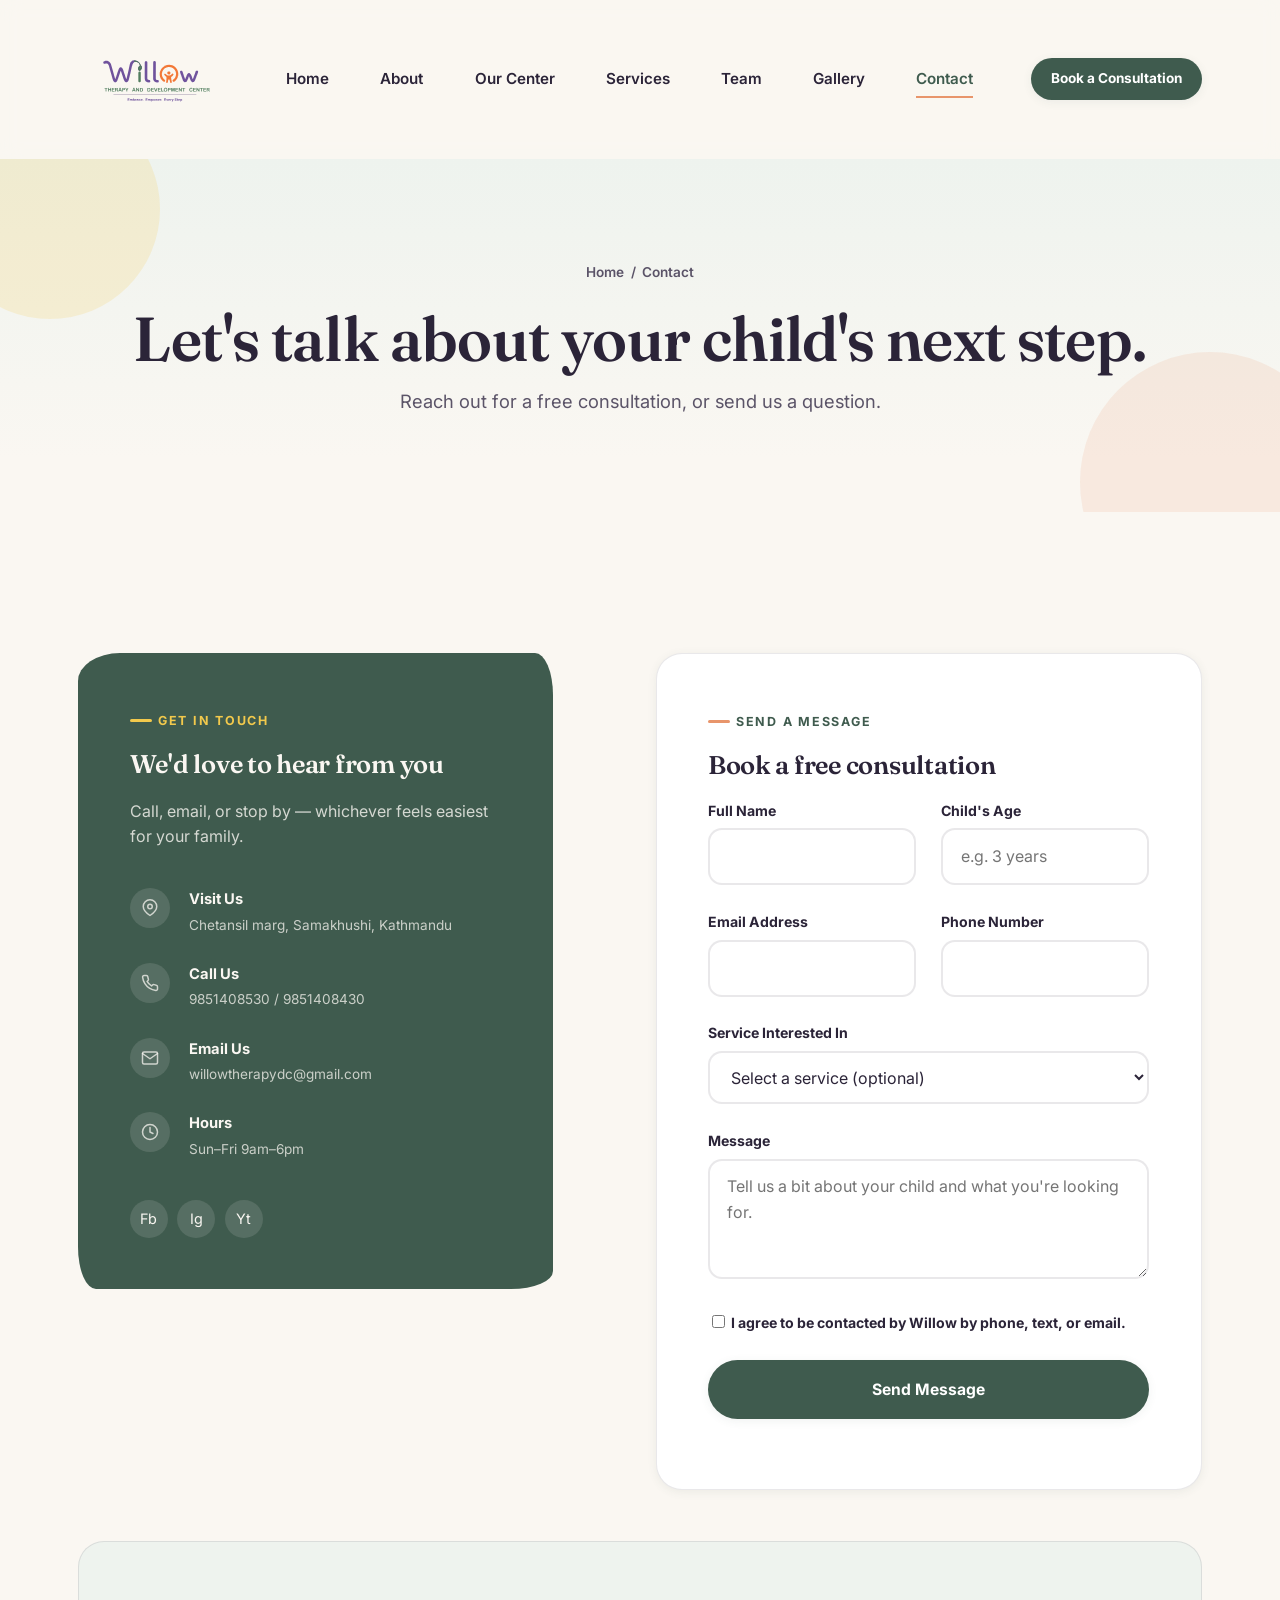
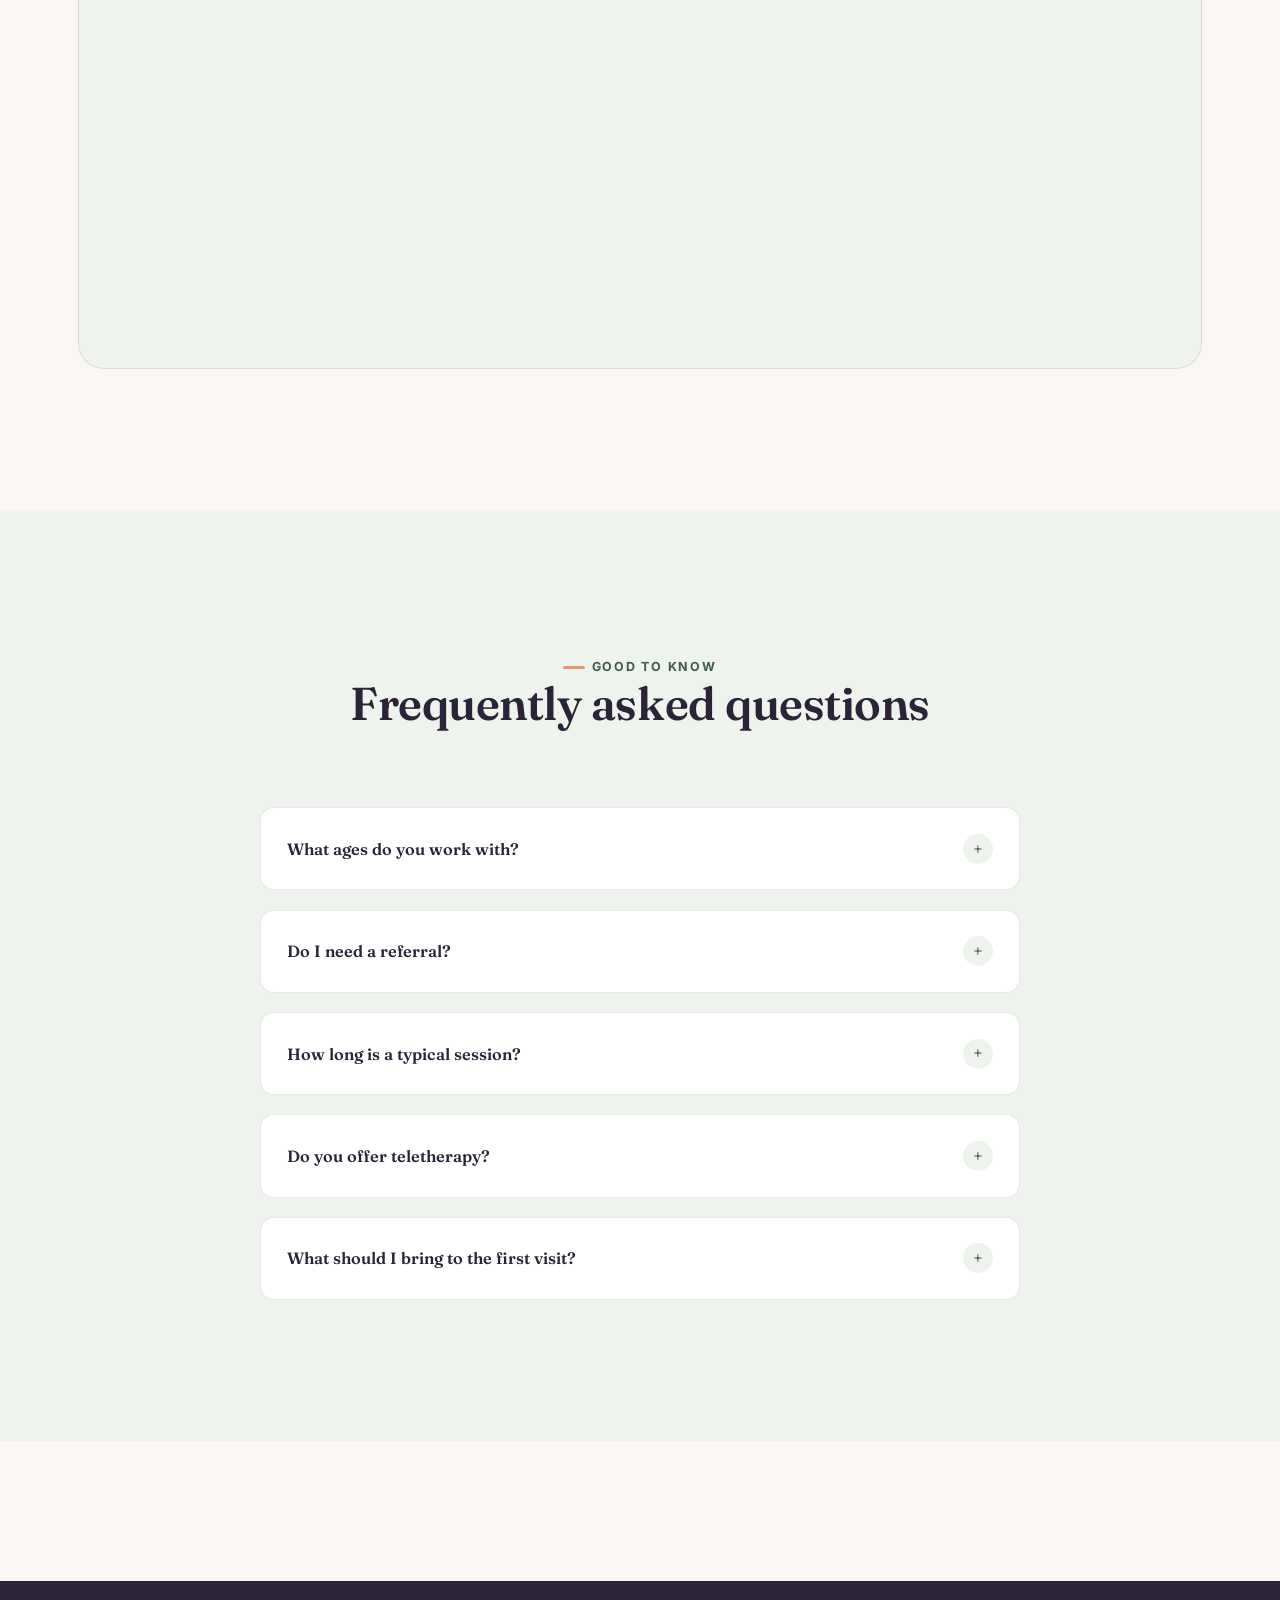
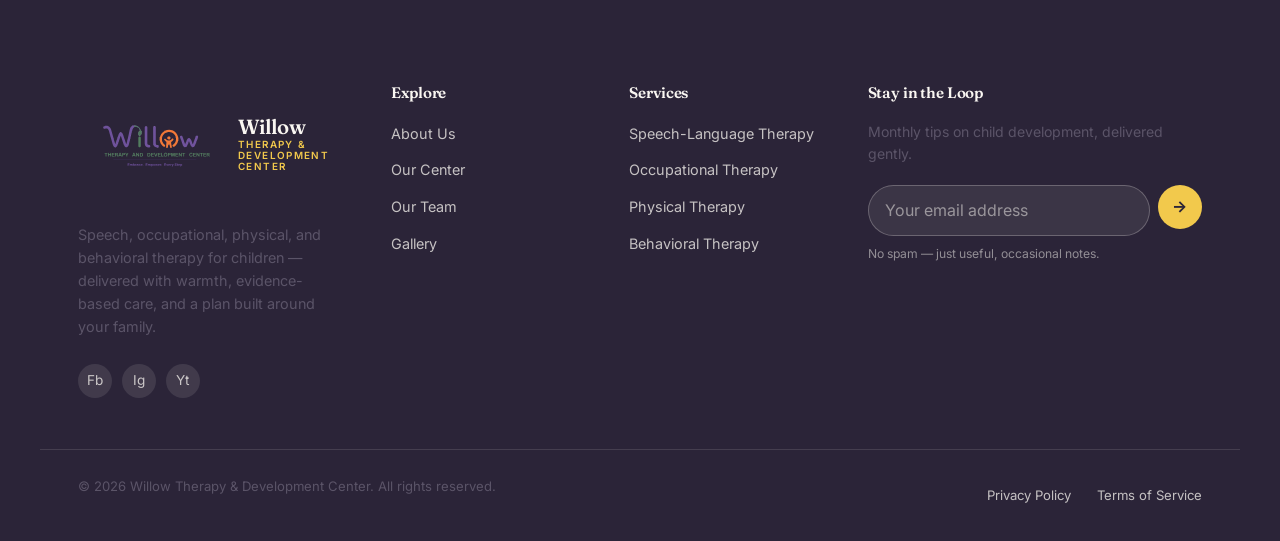
==== contact.html @ e05fc43d "Willow Therapy & Development Center website Static marketing site (7 pages, vanilla JS, no build ste" ====
<!DOCTYPE html>
<html lang="en">
<head>
<meta charset="UTF-8">
<meta name="viewport" content="width=device-width, initial-scale=1.0">
<title>Contact Us | Willow Therapy &amp; Development Center</title>
<meta name="description" content="Book a consultation, ask a question, or find directions to Willow Therapy & Development Center.">
<link rel="icon" type="image/svg+xml" href="images/favicon.svg">
<link rel="preconnect" href="https://fonts.googleapis.com">
<link rel="preconnect" href="https://fonts.gstatic.com" crossorigin>
<link href="https://fonts.googleapis.com/css2?family=Fraunces:opsz,wght@9..144,400;9..144,500;9..144,600;9..144,700&amp;family=Inter:wght@400;500;600;700;800&amp;display=swap" rel="stylesheet">
<link rel="stylesheet" href="css/style.css">
</head>
<body>

<a class="skip-link" href="#main">Skip to content</a>

<header class="site-header">
  <div class="container nav">
    <a href="index.html" class="brand">
      <img src="images/no_bg_logo.svg" alt="Willow Therapy &amp; Development Center logo" width="42" height="34">
      
    </a>
    <nav class="nav-links" aria-label="Primary">
      <a href="index.html">Home</a>
      <a href="about.html">About</a>
      <a href="our-center.html">Our Center</a>
      <a href="services.html">Services</a>
      <a href="team.html">Team</a>
      <a href="gallery.html">Gallery</a>
      <a href="contact.html" aria-current="page">Contact</a>
    </nav>
    <div class="nav-actions">
      <a href="contact.html#contact-form" class="btn btn-primary btn-sm">Book a Consultation</a>
      <button class="hamburger" aria-label="Toggle menu" aria-expanded="false" aria-controls="mobileMenu">
        <span></span><span></span><span></span>
      </button>
    </div>
  </div>
</header>

<div class="mobile-menu" id="mobileMenu">
  <ul>
    <li><a href="index.html">Home</a></li>
    <li><a href="about.html">About</a></li>
    <li><a href="our-center.html">Our Center</a></li>
    <li><a href="services.html">Services</a></li>
    <li><a href="team.html">Team</a></li>
    <li><a href="gallery.html">Gallery</a></li>
    <li><a href="contact.html">Contact</a></li>
  </ul>
  <a href="contact.html#contact-form" class="btn btn-primary btn-block">Book a Consultation</a>
</div>

<main id="main">

  <section class="page-banner">
    <div class="container">
      <div class="breadcrumb"><a href="index.html">Home</a><span>/</span><span>Contact</span></div>
      <h1>Let's talk about your child's next step.</h1>
      <p class="lead">Reach out for a free  consultation, or send us a question.</p>
    </div>
  </section>

  <section class="section" id="contact-form">
    <div class="container">
      <div class="contact-grid">

        <!-- ============================== CONTACT INFO ============================== -->
        <div class="contact-info-card reveal">
          <p class="eyebrow on-dark">Get In Touch</p>
          <h3>We'd love to hear from you</h3>
          <p>Call, email, or stop by &mdash; whichever feels easiest for your family.</p>
          <ul class="contact-list">
            <li>
              <span class="ico" aria-hidden="true">
                <svg width="18" height="18" viewBox="0 0 24 24" fill="none" stroke="currentColor" stroke-width="2" stroke-linecap="round" stroke-linejoin="round"><path d="M21 10c0 6-9 12-9 12s-9-6-9-12a9 9 0 0 1 18 0Z"/><circle cx="12" cy="10" r="3"/></svg>
              </span>
              <div><strong>Visit Us</strong><span>Chetansil marg, Samakhushi, Kathmandu</span></div>
            </li>
            <li>
              <span class="ico" aria-hidden="true">
                <svg width="18" height="18" viewBox="0 0 24 24" fill="none" stroke="currentColor" stroke-width="2" stroke-linecap="round" stroke-linejoin="round"><path d="M22 16.92v3a2 2 0 0 1-2.18 2 19.79 19.79 0 0 1-8.63-3.07 19.5 19.5 0 0 1-6-6 19.79 19.79 0 0 1-3.07-8.67A2 2 0 0 1 4.11 2h3a2 2 0 0 1 2 1.72c.127.96.362 1.903.7 2.81a2 2 0 0 1-.45 2.11L8.09 9.91a16 16 0 0 0 6 6l1.27-1.27a2 2 0 0 1 2.11-.45c.907.338 1.85.573 2.81.7A2 2 0 0 1 22 16.92Z"/></svg>
              </span>
              <div><strong>Call Us</strong><span>9851408530 / 9851408430</span></div>
            </li>
            <li>
              <span class="ico" aria-hidden="true">
                <svg width="18" height="18" viewBox="0 0 24 24" fill="none" stroke="currentColor" stroke-width="2" stroke-linecap="round" stroke-linejoin="round"><rect x="2" y="4" width="20" height="16" rx="2"/><path d="m22 6-10 7L2 6"/></svg>
              </span>
              <div><strong>Email Us</strong><span>willowtherapydc@gmail.com</span></div>
            </li>
            <li>
              <span class="ico" aria-hidden="true">
                <svg width="18" height="18" viewBox="0 0 24 24" fill="none" stroke="currentColor" stroke-width="2" stroke-linecap="round" stroke-linejoin="round"><circle cx="12" cy="12" r="10"/><polyline points="12 6 12 12 16 14"/></svg>
              </span>
              <div><strong>Hours</strong><span>Sun&ndash;Fri 9am&ndash;6pm </span></div>
            </li>
          </ul>
          <div class="social-row">
            <a href="#" aria-label="Facebook">Fb</a>
            <a href="#" aria-label="Instagram">Ig</a>
            <a href="#" aria-label="YouTube">Yt</a>
          </div>
        </div>

        <!-- ============================== CONTACT FORM ============================== -->
        <div class="contact-form-card reveal">
          <p class="eyebrow">Send a Message</p>
          <h3>Book a free consultation</h3>

          <form id="contactForm" action="https://api.web3forms.com/submit" method="POST" novalidate>

            <!-- ===================== Web3Forms configuration =====================
                 The access key below is PUBLIC BY DESIGN. It only authorises
                 delivery to the single address the key was issued to, so it is
                 safe to ship in a static file.

                 TO GO LIVE: visit https://web3forms.com, enter
                 willowtherapydc@gmail.com, and the key is emailed to you
                 instantly (no account signup). Paste it in as the value below.
                 ================================================================= -->
            <input type="hidden" name="access_key" value="87075538-c049-4265-b6c9-5a18b0e14cd2">
            <input type="hidden" name="subject" value="New Willow Consultation Request">
            <input type="hidden" name="from_name" value="Willow Website Contact Form">

            <!-- Honeypot: hidden from people, commonly filled in by bots. -->
            <input type="checkbox" name="botcheck" style="display:none" tabindex="-1" autocomplete="off" aria-hidden="true">

            <div class="form-row">
              <div class="field">
                <label for="fullName">Full Name</label>
                <input type="text" id="fullName" name="name" autocomplete="name" required>
                <span class="error-msg">Please enter your name.</span>
              </div>
              <div class="field">
                <label for="childAge">Child's Age</label>
                <input type="text" id="childAge" name="child_age" placeholder="e.g. 3 years">
              </div>
            </div>
            <div class="form-row">
              <div class="field">
                <label for="email">Email Address</label>
                <input type="email" id="email" name="email" autocomplete="email" required>
                <span class="error-msg">Please enter a valid email address.</span>
              </div>
              <div class="field">
                <label for="phone">Phone Number</label>
                <input type="tel" id="phone" name="phone" autocomplete="tel" required>
                <span class="error-msg">Please enter a phone number.</span>
              </div>
            </div>
            <div class="field">
              <label for="service">Service Interested In</label>
              <select id="service" name="service">
                <option value="">Select a service (optional)</option>
                <option>Speech-Language Therapy</option>
                <option>Occupational Therapy</option>
                <option>Physical Therapy</option>
                <option>Behavioral Therapy</option>
                <option>Feeding Therapy</option>
                <option>Early Intervention</option>
                <option>Social Skills Groups</option>
                <option>Developmental Assessment</option>
                <option>Not Sure Yet</option>
              </select>
            </div>
            <div class="field">
              <label for="message">Message</label>
              <textarea id="message" name="message" required placeholder="Tell us a bit about your child and what you're looking for."></textarea>
              <span class="error-msg">Please add a short message.</span>
            </div>
            <div class="field">
              <label class="checkbox-field">
                <input type="checkbox" id="consent" name="consent" value="Yes" required>
                <span>I agree to be contacted by Willow by phone, text, or email.</span>
              </label>
              <span class="error-msg">Please confirm you're okay being contacted.</span>
            </div>
            <button type="submit" class="btn btn-primary btn-block" id="submitButton">Send Message</button>
            <p class="hint" id="formHint" role="status" aria-live="polite"></p>
          </form>

          <div class="form-success" id="formSuccess">
            <div class="check">&#10003;</div>
            <h3>Thanks for reaching out!</h3>
            <p>A member of our intake team will follow up within one business day to schedule your consultation.</p>

            <!-- Opens WhatsApp with the enquiry prefilled. data-wa-number is the
                 destination in international format: 977 (Nepal) + 9851408530,
                 no '+' and no leading zero. Change it here to reroute. -->
            <a href="#" id="whatsappSend" class="btn btn-whatsapp btn-block"
               data-wa-number="9779851408530" target="_blank" rel="noopener noreferrer">
              <svg width="20" height="20" viewBox="0 0 24 24" fill="currentColor" aria-hidden="true"><path d="M17.47 14.38c-.3-.15-1.75-.86-2.02-.96-.27-.1-.47-.15-.67.15-.2.3-.77.96-.94 1.16-.17.2-.35.22-.64.07-.3-.15-1.25-.46-2.38-1.47-.88-.78-1.48-1.75-1.65-2.05-.17-.3-.02-.46.13-.6.13-.13.3-.35.45-.52.15-.17.2-.3.3-.5.1-.2.05-.37-.02-.52-.08-.15-.67-1.6-.92-2.2-.24-.58-.49-.5-.67-.51h-.57c-.2 0-.52.07-.8.37-.27.3-1.04 1.02-1.04 2.48s1.07 2.88 1.22 3.08c.15.2 2.1 3.2 5.08 4.49.71.3 1.26.49 1.69.63.71.22 1.36.19 1.87.12.57-.09 1.75-.72 2-1.41.25-.69.25-1.28.17-1.41-.07-.13-.27-.2-.57-.35Z"/><path d="M12.04 2C6.58 2 2.13 6.45 2.13 11.91c0 1.75.46 3.46 1.32 4.96L2 22l5.25-1.38a9.87 9.87 0 0 0 4.79 1.22h.01c5.46 0 9.91-4.45 9.91-9.91C21.96 6.45 17.5 2 12.04 2Zm0 18.13h-.01a8.2 8.2 0 0 1-4.19-1.15l-.3-.18-3.12.82.83-3.04-.2-.31a8.22 8.22 0 0 1-1.26-4.36c0-4.54 3.7-8.23 8.25-8.23 2.2 0 4.27.86 5.83 2.42a8.19 8.19 0 0 1 2.41 5.82c0 4.54-3.7 8.23-8.24 8.23Z"/></svg>
              Also send on WhatsApp
            </a>
            <p class="hint" style="margin-top:0.8em;">Your message is already on its way to us by email &mdash; this just sends it to our WhatsApp too, for a faster reply.</p>
          </div>
        </div>

      </div>

      <div class="map-embed reveal">
        <iframe
          src="https://www.google.com/maps/embed?pb=!1m14!1m12!1m3!1d446.1462835924804!2d85.3156521828041!3d27.726427231039843!2m3!1f0!2f0!3f0!3m2!1i1024!2i768!4f13.1!5e1!3m2!1sen!2snp!4v1789098464184!5m2!1sen!2snp"
          width="100%"
          height="400"
          style="border:0; display:block;"
          allowfullscreen=""
          loading="lazy"
          referrerpolicy="strict-origin-when-cross-origin"
          title="Map showing the location of Willow Therapy &amp; Development Center in Samakhushi, Kathmandu">
        </iframe>
      </div>
    </div>
  </section>

  <!-- ============================== FAQ ============================== -->
  <section class="section section-alt">
    <div class="container">
      <div class="section-head center reveal">
        <p class="eyebrow">Good to Know</p>
        <h2>Frequently asked questions</h2>
      </div>
      <div class="accordion">

       

        <div class="accordion-item reveal">
          <button class="accordion-trigger" aria-expanded="false">
            What ages do you work with?
            <span class="plus">+</span>
          </button>
          <div class="accordion-panel">
            <div class="accordion-panel-inner">We work with children from 18 months to age 20, with the majority of our caseload between ages 2 and 12.</div>
          </div>
        </div>

        <div class="accordion-item reveal">
          <button class="accordion-trigger" aria-expanded="false">
            Do I need a referral?
            <span class="plus">+</span>
          </button>
          <div class="accordion-panel">
            <div class="accordion-panel-inner">Speech, psychology, and occupational therapy don't require a referral in most cases.</div>
          </div>
        </div>

        <div class="accordion-item reveal">
          <button class="accordion-trigger" aria-expanded="false">
            How long is a typical session?
            <span class="plus">+</span>
          </button>
          <div class="accordion-panel">
            <div class="accordion-panel-inner">Most one-on-one sessions run 45&ndash;60 minutes. Group sessions and initial evaluations may run a bit longer.</div>
          </div>
        </div>

        <div class="accordion-item reveal">
          <button class="accordion-trigger" aria-expanded="false">
            Do you offer teletherapy?
            <span class="plus">+</span>
          </button>
          <div class="accordion-panel">
            <div class="accordion-panel-inner">Yes &mdash; speech, occupational, and behavioral therapy are all available virtually for families who prefer or need remote sessions.</div>
          </div>
        </div>

        <div class="accordion-item reveal">
          <button class="accordion-trigger" aria-expanded="false">
            What should I bring to the first visit?
            <span class="plus">+</span>
          </button>
          <div class="accordion-panel">
            <div class="accordion-panel-inner">Bring any prior evaluations or reports,  and a favorite toy or comfort item if that helps your child settle in.</div>
          </div>
        </div>

      </div>
    </div>
  </section>

</main>

<footer class="site-footer">
  <div class="container footer-top">
    <div class="footer-grid">
      <div class="footer-brand">
        <a href="index.html" class="brand">
          <img src="images/no_bg_logo.svg" alt="Willow Therapy &amp; Development Center logo" width="150" height="34">
          <span class="brand-name">Willow<span>Therapy &amp; Development Center</span></span>
        </a>
        <p class="footer-about">Speech, occupational, physical, and behavioral therapy for children &mdash; delivered with warmth, evidence-based care, and a plan built around your family.</p>
        <div class="footer-social">
          <a href="https://www.facebook.com/willowtdc" aria-label="Facebook">Fb</a>
          <a href="https://www.instagram.com/willowtdc" aria-label="Instagram">Ig</a>
          <a href="https://www.youtube.com/@WillowTherapyDevelopmentCenter" aria-label="YouTube">Yt</a>
        </div>
      </div>
      <div class="footer-col">
        <h4>Explore</h4>
        <ul>
          <li><a href="about.html">About Us</a></li>
          <li><a href="our-center.html">Our Center</a></li>
          <li><a href="team.html">Our Team</a></li>
          <li><a href="gallery.html">Gallery</a></li>
              </ul>
      </div>
      <div class="footer-col">
        <h4>Services</h4>
        <ul>
          <li><a href="services.html#speech-language-therapy">Speech-Language Therapy</a></li>
          <li><a href="services.html#occupational-therapy">Occupational Therapy</a></li>
          <li><a href="services.html#physical-therapy">Physical Therapy</a></li>
          <li><a href="services.html#behavioral-therapy">Behavioral Therapy</a></li>
        </ul>
      </div>
      <div class="footer-col footer-newsletter">
        <h4>Stay in the Loop</h4>
        <p style="margin:0; font-size:0.88rem;">Monthly tips on child development, delivered gently.</p>
        <form id="newsletterForm">
          <label class="sr-only" for="newsletterEmail">Email address</label>
          <input type="email" id="newsletterEmail" placeholder="Your email address" required>
          <button type="submit" aria-label="Subscribe">&#8594;</button>
        </form>
        <p class="hint">No spam &mdash; just useful, occasional notes.</p>
      </div>
    </div>
  </div>
  <div class="container footer-bottom">
    <p>&copy; <span data-year>2026</span> Willow Therapy &amp; Development Center. All rights reserved.</p>
    <div class="legal-links"><a href="#">Privacy Policy</a><a href="#">Terms of Service</a></div>
  </div>
</footer>

<button class="back-to-top" aria-label="Back to top">&#8593;</button>

<script src="js/main.js"></script>
</body>
</html>
---- css/style.css ----
/* ==========================================================================
   Willow Therapy & Development Center
   Stylesheet overview:
     1.  Design tokens (custom properties)
     2.  Reset & base elements
     3.  Typography
     4.  Layout helpers / containers / grids
     5.  Buttons & form controls
     6.  Reveal / scroll animations
     7.  Site header & navigation
     8.  Page (interior) hero banner
     9.  Home hero
     10. About section
     11. Process / "path" steps
     12. Services
     13. Why choose us
     14. Team
     15. Testimonials
     16. Gallery
     17. Blog
     18. FAQ accordion
     19. Contact / forms
     20. CTA band
     21. Footer
     22. Misc components (badges, stats, lightbox, back-to-top, toast)
     23. Responsive breakpoints
   ========================================================================== */

/* -------------------------------------------------------------------------
   1. DESIGN TOKENS
   A warm, sage + apricot + sunshine palette (deliberately not the generic
   teal/coral healthcare pastel). Fraunces (soft serif) carries personality
   in headings; Inter stays quiet and legible for body/UI text. The
   "pebble" radii below are the site's recurring shape signature — organic,
   asymmetric rounding that echoes the stepping-stone motif used in the
   hero and section dividers.
   ---------------------------------------------------------------------- */
:root{
  /* colour */
  --sage:        #6B9080;
  --sage-dark:   #3F5B4E;
  --sage-light:  #CFE0D6;
  --mist:        #EEF3EE;
  --clay:        #E8956B;
  --clay-dark:   #C96F45;
  --sun:         #F2C94C;
  --sun-dark:    #DDA829;
  --ink:         #2B2438;
  --ink-soft:    #5B5468;
  --cream:       #FAF7F2;
  --white:       #FFFFFF;

  --bg:          var(--cream);
  --bg-alt:      var(--mist);
  --text:        var(--ink);
  --text-soft:   var(--ink-soft);
  --border:      rgba(43,36,56,0.10);

  /* type */
  --font-display: "Fraunces", Georgia, "Times New Roman", serif;
  --font-body:    "Inter", -apple-system, BlinkMacSystemFont, "Segoe UI", sans-serif;

  /* spacing scale */
  --sp-1: 0.4rem;
  --sp-2: 0.8rem;
  --sp-3: 1.2rem;
  --sp-4: 1.6rem;
  --sp-5: 2.4rem;
  --sp-6: 3.2rem;
  --sp-7: 4.8rem;
  --sp-8: 6.4rem;
  --sp-9: 8.8rem;

  /* radii — the "pebble" system */
  --radius-pebble:     42px 18px 42px 18px/28px 42px 18px 42px;
  --radius-pebble-alt: 18px 42px 18px 42px/42px 18px 42px 18px;
  --radius-soft:       26px;
  --radius-md:         14px;
  --radius-round:      999px;

  /* shadow — warm-tinted, never pure black */
  --shadow-sm: 0 2px 10px rgba(63,91,78,0.08);
  --shadow-md: 0 12px 30px rgba(63,91,78,0.14);
  --shadow-lg: 0 24px 60px rgba(43,36,56,0.16);

  --transition: 220ms cubic-bezier(.4,.1,.2,1);
  --container-w: 1200px;
}

/* -------------------------------------------------------------------------
   2. RESET & BASE
   ---------------------------------------------------------------------- */
*, *::before, *::after{ box-sizing: border-box; }
html{ scroll-behavior: smooth; }
body{
  margin: 0;
  font-family: var(--font-body);
  color: var(--text);
  background: var(--bg);
  line-height: 1.6;
  -webkit-font-smoothing: antialiased;
  overflow-x: hidden;
}
img{ max-width: 100%; display: block; }
a{ color: inherit; text-decoration: none; }
ul{ list-style: none; margin: 0; padding: 0; }
button{ font: inherit; cursor: pointer; }
input, textarea, select{ font: inherit; }
svg{ display: block; }

:focus-visible{
  outline: 3px solid var(--sun-dark);
  outline-offset: 3px;
  border-radius: 6px;
}

@media (prefers-reduced-motion: reduce){
  html{ scroll-behavior: auto; }
  *, *::before, *::after{
    animation-duration: 0.01ms !important;
    animation-iteration-count: 1 !important;
    transition-duration: 0.01ms !important;
    scroll-behavior: auto !important;
  }
}

/* -------------------------------------------------------------------------
   3. TYPOGRAPHY
   ---------------------------------------------------------------------- */
h1, h2, h3, h4{
  font-family: var(--font-display);
  font-weight: 600;
  color: var(--ink);
  line-height: 1.15;
  margin: 0 0 var(--sp-3);
  letter-spacing: -0.01em;
}
h1{ font-size: clamp(2.4rem, 1.8rem + 2.6vw, 4rem); font-weight: 600; }
h2{ font-size: clamp(2rem, 1.6rem + 1.6vw, 2.9rem); }
h3{ font-size: clamp(1.3rem, 1.15rem + 0.6vw, 1.6rem); }
h4{ font-size: 1.15rem; }
p{ margin: 0 0 var(--sp-3); color: var(--text-soft); }
.lead{ font-size: 1.15rem; color: var(--text-soft); max-width: 56ch; }

.eyebrow{
  display: inline-flex;
  align-items: center;
  gap: 0.5em;
  font-family: var(--font-body);
  font-size: 0.78rem;
  font-weight: 700;
  letter-spacing: 0.14em;
  text-transform: uppercase;
  color: var(--sage-dark);
  margin-bottom: var(--sp-3);
}
.eyebrow::before{
  content: "";
  width: 22px; height: 3px;
  border-radius: 2px;
  background: var(--clay);
  display: inline-block;
}
.eyebrow.on-dark{ color: var(--sun); }
.eyebrow.on-dark::before{ background: var(--sun); }

.section-head{ max-width: 640px; margin: 0 0 var(--sp-7); }
.section-head.center{ margin-left: auto; margin-right: auto; text-align: center; }
.section-head p{ margin-bottom: 0; }

.text-center{ text-align: center; }

.sr-only{
  position: absolute;
  width: 1px; height: 1px;
  padding: 0; margin: -1px;
  overflow: hidden;
  clip: rect(0,0,0,0);
  white-space: nowrap;
  border: 0;
}

.hint{ font-size: 0.8rem; color: var(--text-soft); }

/* -------------------------------------------------------------------------
   4. LAYOUT
   ---------------------------------------------------------------------- */
.container{
  width: 100%;
  max-width: var(--container-w);
  margin-inline: auto;
  padding-inline: var(--sp-5);
}
.section{ padding-block: var(--sp-9); }
.section.tight{ padding-block: var(--sp-7); }
.section-alt{ background: var(--bg-alt); }

.grid{ display: grid; gap: var(--sp-5); }
.grid-2{ grid-template-columns: repeat(2, 1fr); }
.grid-3{ grid-template-columns: repeat(3, 1fr); }
.grid-4{ grid-template-columns: repeat(4, 1fr); }

.two-col{
  display: grid;
  grid-template-columns: 1.05fr 0.95fr;
  gap: var(--sp-8);
  align-items: center;
}
.two-col.reverse{ grid-template-columns: 0.95fr 1.05fr; }
.two-col.reverse > *:first-child{ order: 2; }

/* -------------------------------------------------------------------------
   5. BUTTONS & FORM CONTROLS
   ---------------------------------------------------------------------- */
.btn{
  display: inline-flex;
  align-items: center;
  justify-content: center;
  gap: 0.5em;
  padding: 0.95em 1.9em;
  border-radius: var(--radius-round);
  font-weight: 700;
  font-size: 0.98rem;
  border: 2px solid transparent;
  transition: transform var(--transition), box-shadow var(--transition), background var(--transition), color var(--transition);
  white-space: nowrap;
}
.btn:hover{ transform: translateY(-3px); }
.btn:active{ transform: translateY(-1px); }

.btn-primary{
  background: var(--sage-dark);
  color: var(--white);
  box-shadow: var(--shadow-sm);
}
.btn-primary:hover{ background: var(--sage); box-shadow: var(--shadow-md); }

.btn-accent{
  background: var(--clay);
  color: var(--white);
  box-shadow: var(--shadow-sm);
}
.btn-accent:hover{ background: var(--clay-dark); box-shadow: var(--shadow-md); }

.btn-outline{
  background: transparent;
  border-color: currentColor;
  color: var(--sage-dark);
}
.btn-outline:hover{ background: var(--sage-dark); color: var(--white); }

.btn-outline.on-dark{ color: var(--cream); border-color: rgba(250,247,242,0.5); }
.btn-outline.on-dark:hover{ background: var(--cream); color: var(--sage-dark); }

.btn-ghost{
  background: transparent;
  color: var(--sage-dark);
  padding: 0.4em 0;
  border-radius: 0;
  font-weight: 700;
}
.btn-ghost::after{ content: "\2192"; margin-left: 0.4em; transition: transform var(--transition); display: inline-block; }
.btn-ghost:hover::after{ transform: translateX(4px); }
.btn-ghost:hover{ transform: none; }

.btn-sm{ padding: 0.6em 1.3em; font-size: 0.85rem; }
.btn-block{ width: 100%; }

.field{ margin-bottom: var(--sp-4); text-align: left; }
.field label{
  display: block;
  font-weight: 700;
  font-size: 0.88rem;
  margin-bottom: var(--sp-1);
  color: var(--ink);
}
.field .hint{ font-size: 0.8rem; color: var(--text-soft); margin-top: 0.3em; }
.field input,
.field select,
.field textarea{
  width: 100%;
  padding: 0.85em 1.1em;
  border: 2px solid var(--border);
  border-radius: var(--radius-md);
  background: var(--white);
  color: var(--text);
  transition: border-color var(--transition), box-shadow var(--transition);
}
.field input:focus,
.field select:focus,
.field textarea:focus{
  border-color: var(--sage);
  box-shadow: 0 0 0 4px rgba(107,144,128,0.15);
  outline: none;
}
.field textarea{ resize: vertical; min-height: 120px; }
.field.has-error input,
.field.has-error textarea,
.field.has-error select{ border-color: #C9503F; }
.field .error-msg{ display: none; color: #C9503F; font-size: 0.8rem; margin-top: 0.3em; font-weight: 600; }
.field.has-error .error-msg{ display: block; }
.checkbox-field{ display: flex; align-items: flex-start; gap: 0.6em; font-size: 0.88rem; color: var(--text-soft); }
.checkbox-field input{ width: auto; margin-top: 0.2em; accent-color: var(--sage-dark); }

/* -------------------------------------------------------------------------
   6. REVEAL / SCROLL ANIMATIONS
   ---------------------------------------------------------------------- */
.reveal{
  opacity: 0;
  transform: translateY(28px);
  transition: opacity 700ms ease, transform 700ms ease;
}
.reveal.is-visible{ opacity: 1; transform: translateY(0); }
.reveal-stagger > *{ transition-delay: calc(var(--i, 0) * 90ms); }

@keyframes floatY{
  0%, 100%{ transform: translateY(0); }
  50%{ transform: translateY(-10px); }
}
@keyframes popIn{
  from{ opacity: 0; transform: scale(0.6); }
  to{ opacity: 1; transform: scale(1); }
}
@keyframes drawPath{
  to{ stroke-dashoffset: 0; }
}
@keyframes spinSlow{
  to{ transform: rotate(360deg); }
}

/* -------------------------------------------------------------------------
   7. HEADER & NAVIGATION
   ---------------------------------------------------------------------- */
.site-header{
  position: sticky;
  top: 0;
  z-index: 500;
  background: rgba(250,247,242,0.86);
  backdrop-filter: blur(10px);
  -webkit-backdrop-filter: blur(10px);
  border-bottom: 1px solid transparent;
  transition: box-shadow var(--transition), border-color var(--transition), background var(--transition);
}
.site-header.is-scrolled{
  box-shadow: var(--shadow-sm);
  border-bottom-color: var(--border);
}
.nav{
  display: flex;
  align-items: center;
  justify-content: space-between;
  padding-block: var(--sp-3);
}
.brand{ display: flex; align-items: center; gap: 0.6em; }
.brand img{ width: 150px; height: auto; }
.brand-name{
  font-family: var(--font-display);
  font-weight: 600;
  font-size: 1.28rem;
  color: var(--ink);
  line-height: 1.1;
}
.brand-name span{ display: block; font-family: var(--font-body); font-weight: 600; font-size: 0.62rem; letter-spacing: 0.14em; text-transform: uppercase; color: var(--sage-dark); }

.nav-links{
  display: flex;
  align-items: center;
  gap: var(--sp-6);
}
.nav-links a{
  position: relative;
  font-weight: 600;
  font-size: 0.95rem;
  color: var(--text);
  padding-block: 0.3em;
}
.nav-links a::after{
  content: "";
  position: absolute;
  left: 0; bottom: -2px;
  width: 100%; height: 2px;
  background: var(--clay);
  transform: scaleX(0);
  transform-origin: left;
  transition: transform var(--transition);
}
.nav-links a:hover::after,
.nav-links a[aria-current="page"]::after{ transform: scaleX(1); }
.nav-links a[aria-current="page"]{ color: var(--sage-dark); }

.nav-actions{ display: flex; align-items: center; gap: var(--sp-4); }

.hamburger{
  display: none;
  flex-direction: column;
  justify-content: center;
  gap: 5px;
  width: 42px; height: 42px;
  border: none;
  background: var(--sage-light);
  border-radius: var(--radius-round);
  padding: 0;
}
.hamburger span{
  width: 20px; height: 2.5px;
  background: var(--sage-dark);
  margin-inline: auto;
  border-radius: 2px;
  transition: transform var(--transition), opacity var(--transition);
}
.hamburger.is-active span:nth-child(1){ transform: translateY(7.5px) rotate(45deg); }
.hamburger.is-active span:nth-child(2){ opacity: 0; }
.hamburger.is-active span:nth-child(3){ transform: translateY(-7.5px) rotate(-45deg); }

.mobile-menu{
  display: none;
  position: fixed;
  inset: 0;
  top: 0;
  background: var(--cream);
  z-index: 490;
  padding: var(--sp-9) var(--sp-5) var(--sp-5);
  transform: translateX(100%);
  transition: transform 320ms ease;
  overflow-y: auto;
}
.mobile-menu.is-open{ display: block; transform: translateX(0); }
.mobile-menu ul{ display: flex; flex-direction: column; gap: var(--sp-2); }
.mobile-menu a{
  display: block;
  font-family: var(--font-display);
  font-size: 1.6rem;
  padding: 0.4em 0;
  border-bottom: 1px solid var(--border);
}
.mobile-menu .btn{ margin-top: var(--sp-5); }

/* -------------------------------------------------------------------------
   8. INTERIOR PAGE HERO BANNER
   ---------------------------------------------------------------------- */
.page-banner{
  padding-block: var(--sp-8) var(--sp-7);
  background: linear-gradient(180deg, var(--mist), var(--bg) 85%);
  text-align: center;
  position: relative;
  overflow: hidden;
}
.page-banner::before, .page-banner::after{
  content: "";
  position: absolute;
  border-radius: 50%;
  z-index: 0;
}
.page-banner::before{ width: 220px; height: 220px; background: var(--sun); opacity: 0.18; top: -60px; left: -60px; }
.page-banner::after{ width: 260px; height: 260px; background: var(--clay); opacity: 0.14; bottom: -100px; right: -60px; }
.page-banner .container{ position: relative; z-index: 1; }
.breadcrumb{
  display: flex; justify-content: center; gap: 0.5em;
  font-size: 0.85rem; font-weight: 600; color: var(--text-soft);
  margin-bottom: var(--sp-3);
}
.breadcrumb a:hover{ color: var(--sage-dark); }
.page-banner h1{ margin-bottom: var(--sp-2); }
.page-banner .lead{ margin-inline: auto; }

/* -------------------------------------------------------------------------
   9. HOME HERO
   ---------------------------------------------------------------------- */
.hero{ padding-block: var(--sp-8) var(--sp-9); position: relative; overflow: hidden; }
.hero .container{
  display: grid;
  grid-template-columns: 1fr 0.92fr;
  gap: var(--sp-8);
  align-items: center;
}
.hero-copy h1{ margin-bottom: var(--sp-4); }
.hero-copy .lead{ margin-bottom: var(--sp-5); }
.hero-actions{ display: flex; gap: var(--sp-4); flex-wrap: wrap; margin-bottom: var(--sp-7); }

.hero-stats{ display: flex; gap: var(--sp-6); flex-wrap: wrap; }
.hero-stats .stat b{
  display: block;
  font-family: var(--font-display);
  font-size: 1.8rem;
  color: var(--sage-dark);
}
.hero-stats .stat span{ font-size: 0.82rem; color: var(--text-soft); }

.hero-art{ position: relative; }
.hero-art img{
  border-radius: var(--radius-pebble);
  width: 100%;
  animation: floatY 7s ease-in-out infinite;
}
.hero-badge{
  position: absolute;
  bottom: 8%;
  left: -8%;
  background: var(--white);
  border-radius: var(--radius-soft);
  padding: var(--sp-3) var(--sp-4);
  box-shadow: var(--shadow-lg);
  display: flex;
  align-items: center;
  gap: 0.8em;
  max-width: 230px;
}
.hero-badge .dot{ width: 12px; height: 12px; border-radius: 50%; background: var(--sun); flex-shrink: 0; box-shadow: 0 0 0 6px rgba(242,201,76,0.25); }
.hero-badge strong{ display: block; font-size: 0.95rem; }
.hero-badge span{ font-size: 0.78rem; color: var(--text-soft); }

/* -------------------------------------------------------------------------
   10. ABOUT SECTION
   ---------------------------------------------------------------------- */
.about-art{ position: relative; }
.about-art img{ width: 100%; border-radius: var(--radius-pebble-alt); }
.about-values{ display: grid; gap: var(--sp-3); margin-top: var(--sp-5); }
.about-value{ display: flex; gap: var(--sp-3); align-items: flex-start; }
.about-value .mark{
  width: 34px; height: 34px; border-radius: 50%;
  background: var(--sage-light); color: var(--sage-dark);
  display: flex; align-items: center; justify-content: center;
  font-weight: 700; flex-shrink: 0;
}
.about-value h4{ margin-bottom: 0.15em; }
.about-value p{ margin-bottom: 0; font-size: 0.95rem; }

.pull-quote{
  border-left: 4px solid var(--clay);
  padding-left: var(--sp-4);
  margin: var(--sp-6) 0;
  font-family: var(--font-display);
  font-size: 1.2rem;
  color: var(--ink);
}
.pull-quote cite{ display: block; font-family: var(--font-body); font-style: normal; font-size: 0.82rem; color: var(--text-soft); margin-top: var(--sp-2); }

/* -------------------------------------------------------------------------
   11. PROCESS / "PATH" STEPS  (a genuine sequence — numbering is earned)
   ---------------------------------------------------------------------- */
.path-steps{
  display: grid;
  grid-template-columns: repeat(4, 1fr);
  gap: var(--sp-5);
  position: relative;
  counter-reset: step;
}
.path-steps::before{
  content: "";
  position: absolute;
  top: 34px; left: 8%; right: 8%;
  height: 3px;
  background-image: linear-gradient(90deg, var(--sage) 0 8px, transparent 8px 20px);
  background-size: 20px 3px;
  opacity: 0.5;
  z-index: 0;
}
.path-step{ position: relative; z-index: 1; text-align: center; }
.path-step .stone{
  width: 68px; height: 68px;
  border-radius: 50%;
  margin: 0 auto var(--sp-3);
  display: flex; align-items: center; justify-content: center;
  font-family: var(--font-display); font-size: 1.4rem; font-weight: 600;
  color: var(--white);
  background: linear-gradient(135deg, var(--sage), var(--sage-dark));
  box-shadow: var(--shadow-md);
}
.path-step:nth-child(2) .stone{ background: linear-gradient(135deg, var(--clay), var(--clay-dark)); }
.path-step:nth-child(3) .stone{ background: linear-gradient(135deg, var(--sun), var(--sun-dark)); color: var(--ink); }
.path-step:nth-child(4) .stone{ background: linear-gradient(135deg, var(--sage-dark), var(--ink)); }
.path-step h4{ margin-bottom: 0.3em; }
.path-step p{ font-size: 0.92rem; margin-bottom: 0; }

/* -------------------------------------------------------------------------
   12. SERVICES
   ---------------------------------------------------------------------- */
.service-grid{ display: grid; grid-template-columns: repeat(4, 1fr); gap: var(--sp-5); }
.service-card{
  background: var(--white);
  border-radius: var(--radius-pebble);
  padding: var(--sp-5) var(--sp-4);
  box-shadow: var(--shadow-sm);
  transition: transform var(--transition), box-shadow var(--transition);
  border: 1px solid var(--border);
}
.service-card:hover{ transform: translateY(-8px); box-shadow: var(--shadow-lg); }
.service-icon{
  width: 64px; height: 64px;
  margin-bottom: var(--sp-3);
  transition: transform var(--transition);
}
.service-card:hover .service-icon{ transform: rotate(-8deg) scale(1.06); }
.service-card h3{ font-size: 1.15rem; margin-bottom: 0.4em; }
.service-card p{ font-size: 0.92rem; margin-bottom: var(--sp-3); }
.service-card .btn-ghost{ font-size: 0.88rem; }

.service-detail{
  display: grid;
  grid-template-columns: 90px 1fr;
  gap: var(--sp-4);
  padding: var(--sp-5);
  background: var(--white);
  border-radius: var(--radius-soft);
  box-shadow: var(--shadow-sm);
  border: 1px solid var(--border);
  margin-bottom: var(--sp-5);
  align-items: start;
}
.service-detail .service-icon{ width: 64px; height: 64px; margin: 0; }
.service-detail ul{ margin-top: var(--sp-2); display: grid; gap: 0.4em; }
.service-detail ul li{ font-size: 0.92rem; color: var(--text-soft); padding-left: 1.3em; position: relative; }
.service-detail ul li::before{ content: "✓"; position: absolute; left: 0; color: var(--sage-dark); font-weight: 700; }

/* -------------------------------------------------------------------------
   13. WHY CHOOSE US
   ---------------------------------------------------------------------- */
.why-grid{ display: grid; grid-template-columns: repeat(3, 1fr); gap: var(--sp-5); }
.why-card{
  padding: var(--sp-5);
  border-radius: var(--radius-soft);
  background: var(--white);
  border: 1px solid var(--border);
  transition: transform var(--transition), box-shadow var(--transition), background var(--transition);
}
.why-card:hover{ transform: translateY(-6px); box-shadow: var(--shadow-md); background: var(--white); }
.why-card .num{
  font-family: var(--font-display);
  font-size: 0.85rem;
  font-weight: 700;
  color: var(--clay-dark);
  letter-spacing: 0.08em;
}
.why-card h3{ margin-top: 0.3em; }
.why-card p{ margin-bottom: 0; font-size: 0.93rem; }

/* -------------------------------------------------------------------------
   14. TEAM
   ---------------------------------------------------------------------- */
.team-grid{ display: grid; grid-template-columns: repeat(3, 1fr); gap: var(--sp-5); }
.team-card{
  text-align: center;
  background: var(--white);
  border-radius: var(--radius-pebble-alt);
  padding: var(--sp-5) var(--sp-4);
  border: 1px solid var(--border);
  transition: transform var(--transition), box-shadow var(--transition);
}
.team-card:hover{ transform: translateY(-6px); box-shadow: var(--shadow-md); }
.team-photo{
  width: 128px; height: 140px;
  margin: 0 auto var(--sp-3);
  border-radius: 50%;
  overflow: hidden;
  background: var(--sage-light);
}
.team-photo img{ width: 100%; height: 100%; object-fit: cover; }
.team-card h3{ margin-bottom: 0.1em; font-size: 1.1rem; }
.team-role{ font-size: 0.82rem; font-weight: 700; color: var(--sage-dark); text-transform: uppercase; letter-spacing: 0.06em; margin-bottom: var(--sp-2); display: block; }
.team-card p{ font-size: 0.9rem; margin-bottom: var(--sp-2); }
.team-tags{ display: flex; flex-wrap: wrap; gap: 0.4em; justify-content: center; }
.tag{
  font-size: 0.72rem; font-weight: 700;
  padding: 0.35em 0.8em;
  border-radius: var(--radius-round);
  background: var(--mist);
  color: var(--sage-dark);
}
.team-preview .team-card p{ display: none; }

/* -------------------------------------------------------------------------
   15. TESTIMONIALS
   ---------------------------------------------------------------------- */
.testimonials{ background: var(--sage-dark); color: var(--cream); position: relative; overflow: hidden; }
.testimonials::before{
  content: "";
  position: absolute; inset: 0;
  background: radial-gradient(circle at 15% 20%, rgba(242,201,76,0.14), transparent 40%),
              radial-gradient(circle at 85% 80%, rgba(232,149,107,0.16), transparent 40%);
}
.testimonials .container{ position: relative; z-index: 1; }
.testimonials .section-head h2, .testimonials .section-head p{ color: var(--cream); }
.testimonials .section-head p{ opacity: 0.85; }

.slider{ position: relative; max-width: 760px; margin: 0 auto; }
.slider-track{ overflow: hidden; }
.slider-slides{ display: flex; transition: transform 500ms ease; }
.slide{ flex: 0 0 100%; padding: var(--sp-2); }
.testimonial-card{
  background: rgba(250,247,242,0.08);
  border: 1px solid rgba(250,247,242,0.18);
  border-radius: var(--radius-soft);
  padding: var(--sp-6);
  text-align: center;
}
.testimonial-card .stars{ color: var(--sun); letter-spacing: 0.2em; margin-bottom: var(--sp-3); font-size: 1.1rem; }
.testimonial-card p{ font-family: var(--font-display); font-size: 1.25rem; color: var(--cream); margin-bottom: var(--sp-4); line-height: 1.5; }
.testimonial-author{ display: flex; align-items: center; justify-content: center; gap: 0.7em; }
.testimonial-author .avatar{ width: 44px; height: 44px; border-radius: 50%; overflow: hidden; flex-shrink: 0; }
.testimonial-author strong{ display: block; font-size: 0.92rem; }
.testimonial-author span{ font-size: 0.78rem; opacity: 0.75; }

.slider-controls{ display: flex; align-items: center; justify-content: center; gap: var(--sp-4); margin-top: var(--sp-5); }
.slider-arrow{
  width: 44px; height: 44px; border-radius: 50%;
  background: transparent; border: 2px solid rgba(250,247,242,0.4);
  color: var(--cream); font-size: 1.1rem;
  display: flex; align-items: center; justify-content: center;
  transition: background var(--transition), border-color var(--transition), transform var(--transition);
}
.slider-arrow:hover{ background: var(--cream); color: var(--sage-dark); border-color: var(--cream); transform: translateY(-2px); }
.slider-dots{ display: flex; gap: 0.5em; }
.slider-dots button{
  width: 9px; height: 9px; border-radius: 50%;
  background: rgba(250,247,242,0.35); border: none; padding: 0;
  transition: background var(--transition), transform var(--transition);
}
.slider-dots button.is-active{ background: var(--sun); transform: scale(1.3); }

/* -------------------------------------------------------------------------
   16. GALLERY
   ---------------------------------------------------------------------- */
.gallery-filters{ display: flex; flex-wrap: wrap; gap: var(--sp-2); justify-content: center; margin-bottom: var(--sp-6); }
.filter-btn{
  padding: 0.6em 1.3em;
  border-radius: var(--radius-round);
  background: var(--white);
  border: 2px solid var(--border);
  font-weight: 700; font-size: 0.85rem;
  color: var(--text-soft);
  transition: all var(--transition);
}
.filter-btn:hover{ border-color: var(--sage); color: var(--sage-dark); }
.filter-btn.is-active{ background: var(--sage-dark); border-color: var(--sage-dark); color: var(--white); }

.gallery-grid{ display: grid; grid-template-columns: repeat(4, 1fr); gap: var(--sp-4); }
.gallery-item{
  position: relative;
  border-radius: var(--radius-md);
  overflow: hidden;
  cursor: pointer;
  aspect-ratio: 4/3;
  box-shadow: var(--shadow-sm);
}
.gallery-item:nth-child(3n+1){ border-radius: var(--radius-pebble); }
.gallery-item img{ width: 100%; height: 100%; object-fit: cover; transition: transform 450ms ease; }
.gallery-item:hover img{ transform: scale(1.08); }
.gallery-caption{
  position: absolute; inset: auto 0 0 0;
  padding: var(--sp-3);
  background: linear-gradient(0deg, rgba(43,36,56,0.75), transparent);
  color: var(--white);
  opacity: 0;
  transform: translateY(8px);
  transition: opacity var(--transition), transform var(--transition);
}
.gallery-item:hover .gallery-caption{ opacity: 1; transform: translateY(0); }
.gallery-caption strong{ font-size: 0.9rem; display: block; }
.gallery-caption span{ font-size: 0.72rem; opacity: 0.85; }
.gallery-item.is-hidden{ display: none; }

.lightbox{
  position: fixed; inset: 0; z-index: 900;
  background: rgba(43,36,56,0.88);
  display: none;
  align-items: center; justify-content: center;
  padding: var(--sp-5);
}
.lightbox.is-open{ display: flex; }
.lightbox-inner{ max-width: 720px; width: 100%; text-align: center; }
.lightbox-inner img{ border-radius: var(--radius-soft); margin-bottom: var(--sp-3); max-height: 70vh; width: 100%; object-fit: cover; }
.lightbox-caption{ color: var(--cream); }
.lightbox-caption strong{ display: block; font-family: var(--font-display); font-size: 1.2rem; }
.lightbox-caption span{ font-size: 0.85rem; opacity: 0.75; }
.lightbox-close, .lightbox-prev, .lightbox-next{
  position: absolute;
  width: 46px; height: 46px; border-radius: 50%;
  background: rgba(250,247,242,0.14);
  border: 1px solid rgba(250,247,242,0.3);
  color: var(--cream); font-size: 1.2rem;
  display: flex; align-items: center; justify-content: center;
  transition: background var(--transition);
}
.lightbox-close:hover, .lightbox-prev:hover, .lightbox-next:hover{ background: rgba(250,247,242,0.28); }
.lightbox-close{ top: var(--sp-4); right: var(--sp-4); }
.lightbox-prev{ left: var(--sp-4); top: 50%; transform: translateY(-50%); }
.lightbox-next{ right: var(--sp-4); top: 50%; transform: translateY(-50%); }

.gallery-preview-grid{ display: grid; grid-template-columns: repeat(4, 1fr); gap: var(--sp-4); }

/* -------------------------------------------------------------------------
   17. BLOG
   ---------------------------------------------------------------------- */
.blog-grid{ display: grid; grid-template-columns: repeat(3, 1fr); gap: var(--sp-5); }
.blog-card{
  background: var(--white);
  border-radius: var(--radius-soft);
  overflow: hidden;
  border: 1px solid var(--border);
  transition: transform var(--transition), box-shadow var(--transition);
  display: flex; flex-direction: column;
}
.blog-card:hover{ transform: translateY(-6px); box-shadow: var(--shadow-md); }
.blog-thumb{ aspect-ratio: 16/10; overflow: hidden; }
.blog-thumb img{ width: 100%; height: 100%; object-fit: cover; transition: transform 450ms ease; }
.blog-card:hover .blog-thumb img{ transform: scale(1.06); }
.blog-body{ padding: var(--sp-4); display: flex; flex-direction: column; flex: 1; }
.blog-meta{ display: flex; gap: var(--sp-3); font-size: 0.76rem; font-weight: 700; text-transform: uppercase; letter-spacing: 0.05em; color: var(--clay-dark); margin-bottom: var(--sp-2); }
.blog-card h3{ font-size: 1.1rem; margin-bottom: 0.5em; }
.blog-excerpt{ font-size: 0.92rem; margin-bottom: var(--sp-3); }
.blog-full{ display: none; font-size: 0.92rem; color: var(--text-soft); margin-bottom: var(--sp-3); }
.blog-full.is-open{ display: block; }
.blog-body .btn-ghost{ margin-top: auto; align-self: flex-start; font-size: 0.88rem; background: none; border: none; }

/* -------------------------------------------------------------------------
   18. FAQ ACCORDION
   ---------------------------------------------------------------------- */
.accordion{ max-width: 760px; margin: 0 auto; display: grid; gap: var(--sp-3); }
.accordion-item{
  background: var(--white);
  border: 1px solid var(--border);
  border-radius: var(--radius-md);
  overflow: hidden;
}
.accordion-trigger{
  width: 100%;
  display: flex; align-items: center; justify-content: space-between;
  gap: var(--sp-3);
  padding: var(--sp-4) var(--sp-4);
  background: none; border: none;
  text-align: left;
  font-family: var(--font-display);
  font-size: 1.02rem;
  font-weight: 600;
  color: var(--ink);
}
.accordion-trigger .plus{
  flex-shrink: 0;
  width: 30px; height: 30px;
  border-radius: 50%;
  background: var(--mist);
  color: var(--sage-dark);
  display: flex; align-items: center; justify-content: center;
  font-size: 1.1rem;
  transition: transform var(--transition), background var(--transition);
}
.accordion-item.is-open .accordion-trigger .plus{ transform: rotate(45deg); background: var(--sun); color: var(--ink); }
.accordion-panel{
  max-height: 0;
  overflow: hidden;
  transition: max-height 320ms ease;
}
.accordion-panel-inner{ padding: 0 var(--sp-4) var(--sp-4); font-size: 0.94rem; color: var(--text-soft); }

/* -------------------------------------------------------------------------
   19. CONTACT / FORMS
   ---------------------------------------------------------------------- */
.contact-grid{ display: grid; grid-template-columns: 1fr 1.15fr; gap: var(--sp-8); align-items: start; }
.contact-info-card{
  background: var(--sage-dark);
  color: var(--cream);
  border-radius: var(--radius-pebble);
  padding: var(--sp-6);
}
.contact-info-card h3{ color: var(--cream); }
.contact-info-card p{ color: rgba(250,247,242,0.8); }
.contact-list{ display: grid; gap: var(--sp-4); margin-top: var(--sp-5); }
.contact-list li{ display: flex; gap: var(--sp-3); align-items: flex-start; }
.contact-list .ico{
  width: 40px; height: 40px; border-radius: 50%;
  background: rgba(250,247,242,0.12);
  display: flex; align-items: center; justify-content: center;
  flex-shrink: 0; font-size: 1.05rem;
}
.contact-list strong{ display: block; font-size: 0.92rem; }
.contact-list span{ font-size: 0.85rem; color: rgba(250,247,242,0.75); }
.social-row{ display: flex; gap: 0.6em; margin-top: var(--sp-5); }
.social-row a{
  width: 38px; height: 38px; border-radius: 50%;
  background: rgba(250,247,242,0.12);
  display: flex; align-items: center; justify-content: center;
  transition: background var(--transition), transform var(--transition);
  font-size: 0.9rem;
}
.social-row a:hover{ background: var(--sun); color: var(--ink); transform: translateY(-3px); }

.contact-form-card{
  background: var(--white);
  border-radius: var(--radius-soft);
  padding: var(--sp-6);
  border: 1px solid var(--border);
  box-shadow: var(--shadow-sm);
}
.form-row{ display: grid; grid-template-columns: 1fr 1fr; gap: var(--sp-4); }
.form-success{
  display: none;
  text-align: center;
  padding: var(--sp-6) var(--sp-4);
}
.form-success.is-visible{ display: block; }
.form-success .check{
  width: 64px; height: 64px; border-radius: 50%;
  background: var(--sage-light); color: var(--sage-dark);
  display: flex; align-items: center; justify-content: center;
  font-size: 1.8rem; margin: 0 auto var(--sp-3);
}
#contactForm.is-hidden{ display: none; }

/* WhatsApp CTA inside the contact-form success panel. Brand green rather than
   a site token on purpose -- people recognise the colour, and it reads as
   "this opens WhatsApp" instead of "this is another site button". */
.btn-whatsapp{
  background: #25D366;
  color: var(--white);
  box-shadow: var(--shadow-sm);
  margin-top: var(--sp-3);
}
.btn-whatsapp:hover{ background: #1DA851; box-shadow: var(--shadow-md); }
.btn-whatsapp svg{ flex-shrink: 0; }

.map-embed{
  border-radius: var(--radius-soft);
  overflow: hidden;
  margin-top: var(--sp-6);
  border: 1px solid var(--border);
  aspect-ratio: 21/8;
  background: var(--mist);
  display: flex; align-items: center; justify-content: center;
  color: var(--text-soft);
  font-size: 0.9rem;
  gap: 0.5em;
}

/* -------------------------------------------------------------------------
   20. CTA BAND
   ---------------------------------------------------------------------- */
.cta-band{
  background: linear-gradient(120deg, var(--sage-dark), var(--sage) 70%);
  color: var(--cream);
  border-radius: var(--radius-pebble);
  padding: var(--sp-7) var(--sp-6);
  text-align: center;
  position: relative;
  overflow: hidden;
  margin-inline: var(--sp-5);
}
.cta-band::before{
  content: "";
  position: absolute; width: 260px; height: 260px; border-radius: 50%;
  background: var(--sun); opacity: 0.18; top: -110px; right: -60px;
}
.cta-band .container{ position: relative; z-index: 1; max-width: 640px; padding: 0; }
.cta-band h2{ color: var(--cream); }
.cta-band p{ color: rgba(250,247,242,0.85); }
.cta-band .btn-group{ display: flex; gap: var(--sp-3); justify-content: center; flex-wrap: wrap; margin-top: var(--sp-5); }

/* -------------------------------------------------------------------------
   21. FOOTER
   ---------------------------------------------------------------------- */
.site-footer{ background: var(--ink); color: rgba(250,247,242,0.75); position: relative; margin-top: var(--sp-9); }
.footer-divider{ display: block; width: 100%; height: 60px; margin-top: calc(var(--sp-9) * -1); }
.footer-top{ padding-block: var(--sp-8) var(--sp-6); }
.footer-grid{ display: grid; grid-template-columns: 1.4fr 1fr 1fr 1.2fr; gap: var(--sp-6); }
.footer-brand .brand-name{ color: var(--cream); }
.footer-brand .brand-name span{ color: var(--sun); }
.footer-about{ font-size: 0.9rem; margin-top: var(--sp-3); max-width: 30ch; }
.footer-col h4{ color: var(--cream); font-size: 0.95rem; margin-bottom: var(--sp-3); }
.footer-col ul{ display: grid; gap: 0.7em; }
.footer-col a{ font-size: 0.9rem; transition: color var(--transition), padding-left var(--transition); }
.footer-col a:hover{ color: var(--sun); padding-left: 4px; }
.footer-newsletter form{ display: flex; gap: 0.5em; margin-top: var(--sp-3); }
.footer-newsletter input{
  flex: 1; padding: 0.75em 1em; border-radius: var(--radius-round);
  border: 1px solid rgba(250,247,242,0.25); background: rgba(250,247,242,0.08); color: var(--cream);
}
.footer-newsletter input::placeholder{ color: rgba(250,247,242,0.5); }
.footer-newsletter button{
  width: 44px; height: 44px; border-radius: 50%; flex-shrink: 0;
  background: var(--sun); color: var(--ink); border: none; font-weight: 700;
}
.footer-newsletter .hint{ font-size: 0.76rem; margin-top: 0.6em; color: rgba(250,247,242,0.5); }
.footer-social{ display: flex; gap: 0.6em; margin-top: var(--sp-4); }
.footer-social a{ width: 34px; height: 34px; border-radius: 50%; background: rgba(250,247,242,0.1); display: flex; align-items: center; justify-content: center; font-size: 0.85rem; }
.footer-social a:hover{ background: var(--sun); color: var(--ink); }

.footer-bottom{
  border-top: 1px solid rgba(250,247,242,0.12);
  padding-block: var(--sp-4);
  display: flex; justify-content: space-between; align-items: center; flex-wrap: wrap; gap: var(--sp-2);
  font-size: 0.82rem;
}
.footer-bottom .legal-links{ display: flex; gap: var(--sp-4); }
.footer-bottom a:hover{ color: var(--sun); }

/* -------------------------------------------------------------------------
   22. MISC COMPONENTS
   ---------------------------------------------------------------------- */
.stat-strip{ display: grid; grid-template-columns: repeat(4, 1fr); gap: var(--sp-5); text-align: center; }
.stat-strip .stat b{ font-family: var(--font-display); font-size: 2.4rem; color: var(--sage-dark); display: block; }
.stat-strip .stat span{ font-size: 0.85rem; color: var(--text-soft); }

.badge-strip{ display: flex; flex-wrap: wrap; gap: var(--sp-3); justify-content: center; margin-top: var(--sp-6); }
.badge-strip span{
  padding: 0.5em 1.1em;
  border-radius: var(--radius-round);
  background: var(--white);
  border: 1px solid var(--border);
  font-size: 0.82rem; font-weight: 600; color: var(--text-soft);
}

.back-to-top{
  position: fixed; right: var(--sp-4); bottom: var(--sp-4);
  width: 48px; height: 48px; border-radius: 50%;
  background: var(--sage-dark); color: var(--white);
  display: flex; align-items: center; justify-content: center;
  box-shadow: var(--shadow-md);
  opacity: 0; visibility: hidden; transform: translateY(10px);
  transition: opacity var(--transition), transform var(--transition), visibility var(--transition);
  z-index: 400; font-size: 1.1rem; border: none;
}
.back-to-top.is-visible{ opacity: 1; visibility: visible; transform: translateY(0); }
.back-to-top:hover{ background: var(--sage); }

.toast{
  position: fixed; bottom: var(--sp-4); left: 50%;
  transform: translate(-50%, 20px);
  background: var(--ink); color: var(--cream);
  padding: 0.9em 1.6em; border-radius: var(--radius-round);
  font-size: 0.88rem; font-weight: 600;
  box-shadow: var(--shadow-lg);
  opacity: 0; visibility: hidden;
  transition: opacity var(--transition), transform var(--transition), visibility var(--transition);
  z-index: 999;
}
.toast.is-visible{ opacity: 1; visibility: visible; transform: translate(-50%, 0); }

.skip-link{
  position: absolute; left: -999px; top: auto;
  background: var(--sage-dark); color: var(--white);
  padding: 0.8em 1.4em; border-radius: 0 0 10px 0; z-index: 1000;
}
.skip-link:focus{ left: 0; top: 0; }

/* -------------------------------------------------------------------------
   23. RESPONSIVE
   ---------------------------------------------------------------------- */
@media (max-width: 1080px){
  .service-grid{ grid-template-columns: repeat(2, 1fr); }
  .why-grid{ grid-template-columns: repeat(2, 1fr); }
  .team-grid{ grid-template-columns: repeat(2, 1fr); }
  .blog-grid{ grid-template-columns: repeat(2, 1fr); }
  .gallery-grid, .gallery-preview-grid{ grid-template-columns: repeat(3, 1fr); }
  .footer-grid{ grid-template-columns: 1fr 1fr; }
  .stat-strip{ grid-template-columns: repeat(2, 1fr); gap: var(--sp-6); }
  .path-steps{ grid-template-columns: repeat(2, 1fr); }
  .path-steps::before{ display: none; }
}

@media (max-width: 900px){
  .nav-links{ display: none; }
  .nav-actions .btn{ display: none; }
  .hamburger{ display: flex; }
  .hero .container{ grid-template-columns: 1fr; }
  .hero-art{ order: -1; max-width: 420px; margin-inline: auto; }
  .two-col, .two-col.reverse{ grid-template-columns: 1fr; }
  .two-col.reverse > *:first-child{ order: 0; }
  .contact-grid{ grid-template-columns: 1fr; }
  .form-row{ grid-template-columns: 1fr; }
}

@media (max-width: 640px){
  .container{ padding-inline: var(--sp-4); }
  .section{ padding-block: var(--sp-7); }
  .service-grid, .why-grid, .team-grid, .blog-grid{ grid-template-columns: 1fr; }
  .gallery-grid, .gallery-preview-grid{ grid-template-columns: repeat(2, 1fr); }
  .stat-strip{ grid-template-columns: repeat(2, 1fr); }
  .path-steps{ grid-template-columns: 1fr; }
  .footer-grid{ grid-template-columns: 1fr; gap: var(--sp-5); }
  .footer-bottom{ flex-direction: column; text-align: center; }
  .hero-badge{ position: static; margin-top: var(--sp-4); max-width: none; }
  .cta-band{ margin-inline: var(--sp-4); padding: var(--sp-6) var(--sp-4); }
  .slider-controls{ gap: var(--sp-3); }
}

@media (max-width: 420px){
  .gallery-grid, .gallery-preview-grid{ grid-template-columns: 1fr 1fr; }
  h1{ font-size: 2.1rem; }
}
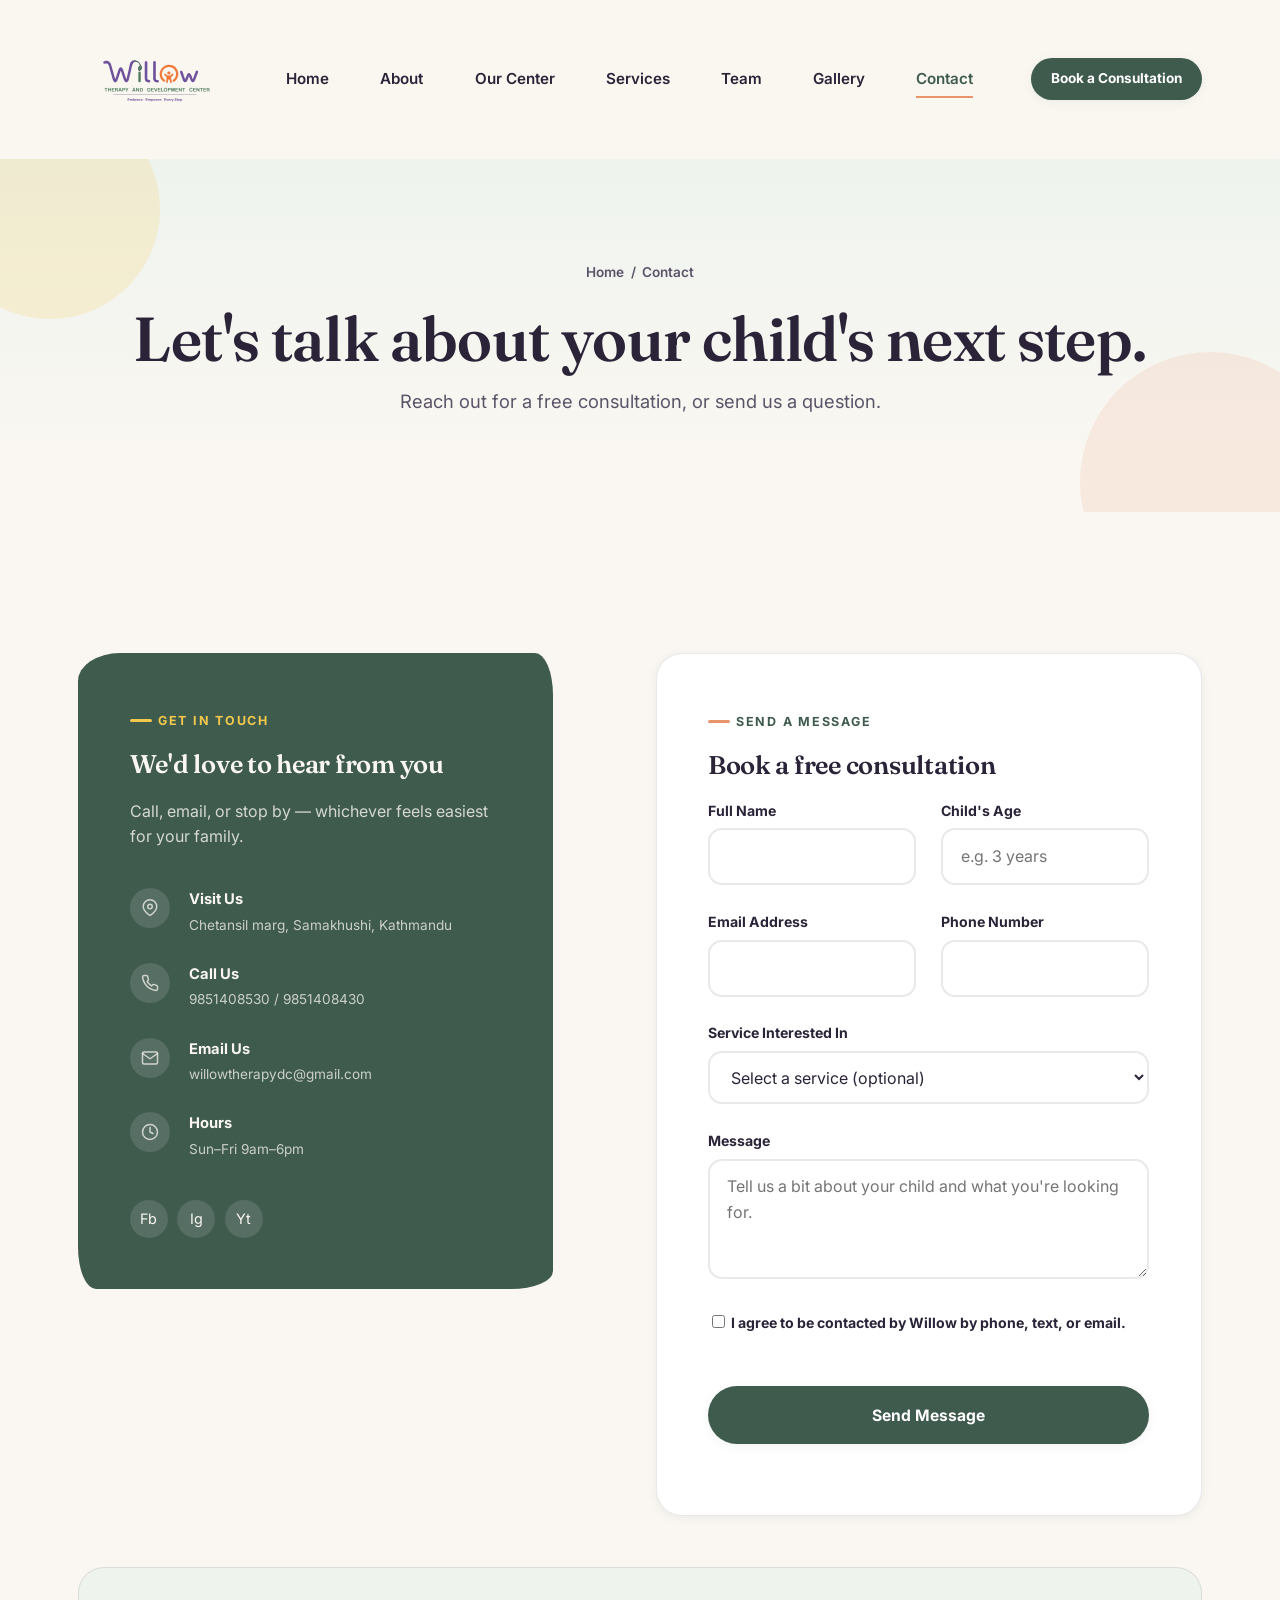
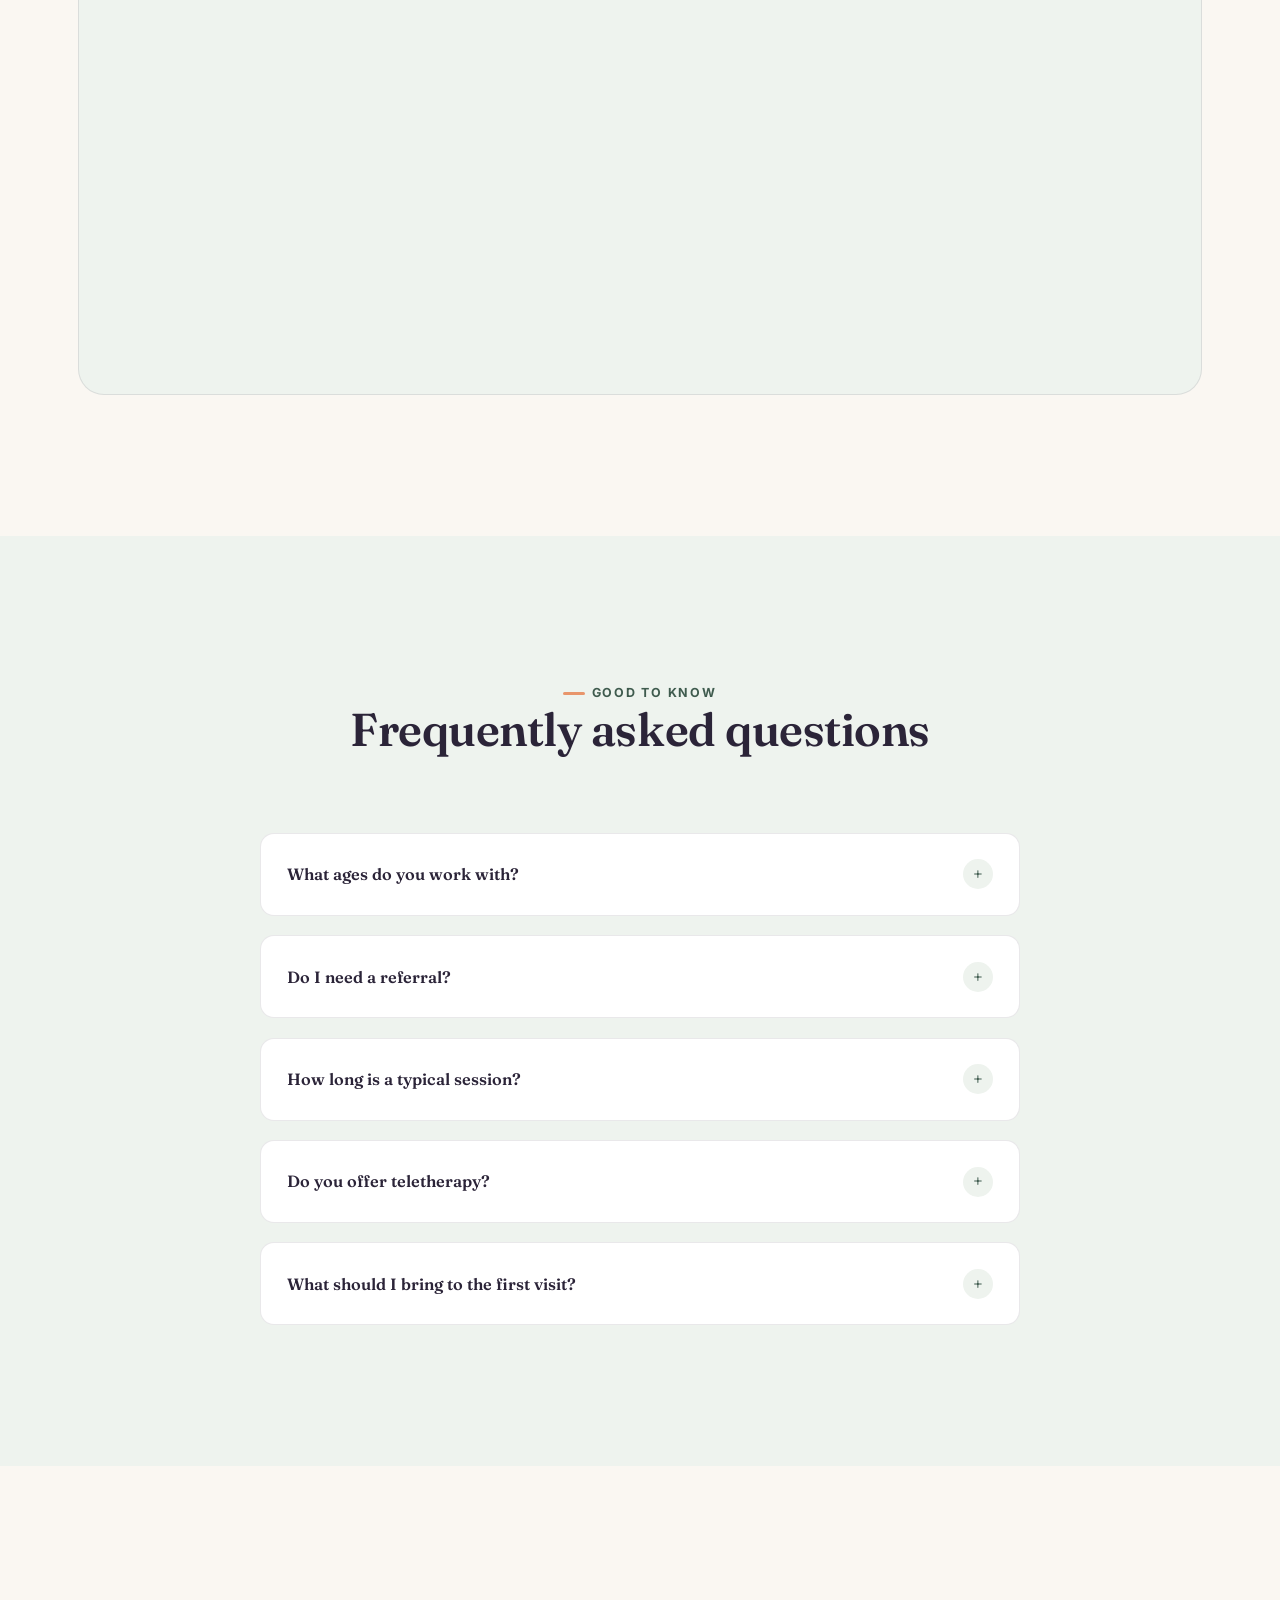
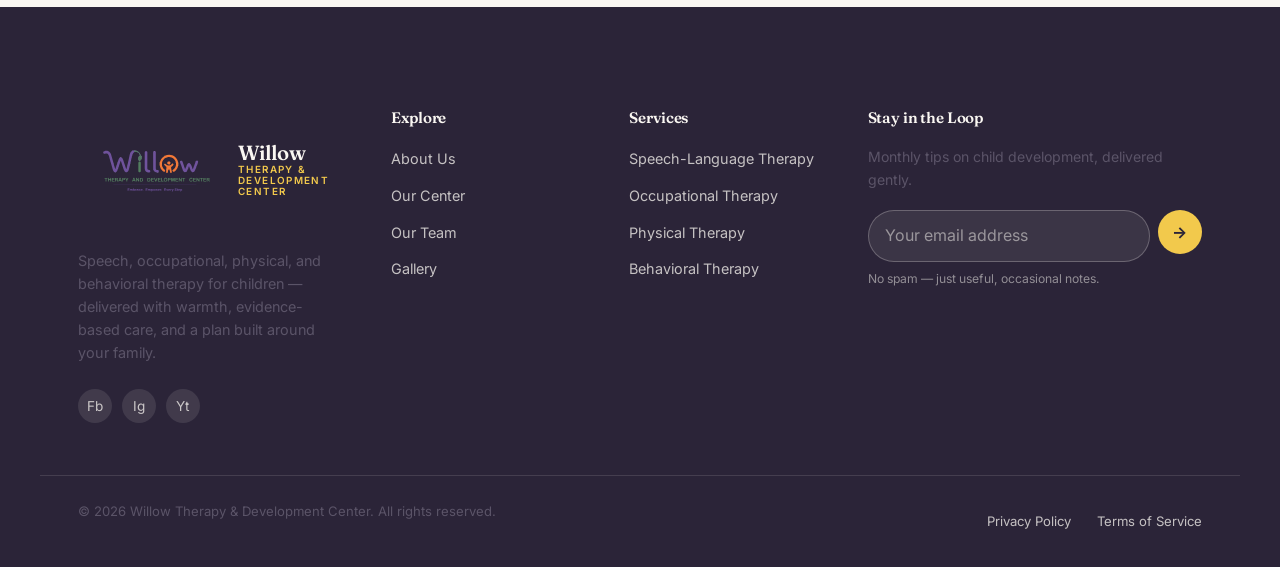
==== commit 64a9efab: "Add hCaptcha to the contact form Web3Forms only offers hCaptcha on the free plan (Turnstile and reCA" ====
--- a/contact.html
+++ b/contact.html
@@ -177,6 +177,17 @@
               </label>
               <span class="error-msg">Please confirm you're okay being contacted.</span>
             </div>
+
+            <!-- hCaptcha, hosted by Web3Forms (data-captcha="true" means no
+                 sitekey of our own is needed). The widget alone proves nothing:
+                 hCaptcha MUST also be switched on for this form in the Web3Forms
+                 dashboard, or the server accepts submissions that never solved
+                 it and this is decoration. -->
+            <div class="field captcha-field">
+              <div class="h-captcha" data-captcha="true"></div>
+              <span class="error-msg">Please confirm you are not a robot.</span>
+            </div>
+
             <button type="submit" class="btn btn-primary btn-block" id="submitButton">Send Message</button>
             <p class="hint" id="formHint" role="status" aria-live="polite"></p>
           </form>
@@ -335,6 +346,8 @@
 
 <button class="back-to-top" aria-label="Back to top">&#8593;</button>
 
+<!-- Renders the hCaptcha widget above. Must load before main.js reads its token. -->
+<script src="https://web3forms.com/client/script.js" async defer></script>
 <script src="js/main.js"></script>
 </body>
 </html>
--- a/css/style.css
+++ b/css/style.css
@@ -906,6 +906,16 @@
 }
 #contactForm.is-hidden{ display: none; }
 
+/* hCaptcha widget. Its iframe is a fixed 303px wide, so it is centred and
+   allowed to scale down rather than overflow the card on small phones. */
+.captcha-field{ display: flex; flex-direction: column; align-items: center; }
+/* overflow-x:auto, never hidden: the hCaptcha iframe is a fixed 303px, and on a
+   very narrow phone (320px) clipping it would hide the checkbox and make the
+   form impossible to submit. A scrollbar is ugly; an unreachable captcha loses
+   the enquiry. */
+.captcha-field .h-captcha{ max-width: 100%; overflow-x: auto; }
+.captcha-field.has-error .error-msg{ display: block; text-align: center; }
+
 /* WhatsApp CTA inside the contact-form success panel. Brand green rather than
    a site token on purpose -- people recognise the colour, and it reads as
    "this opens WhatsApp" instead of "this is another site button". */
